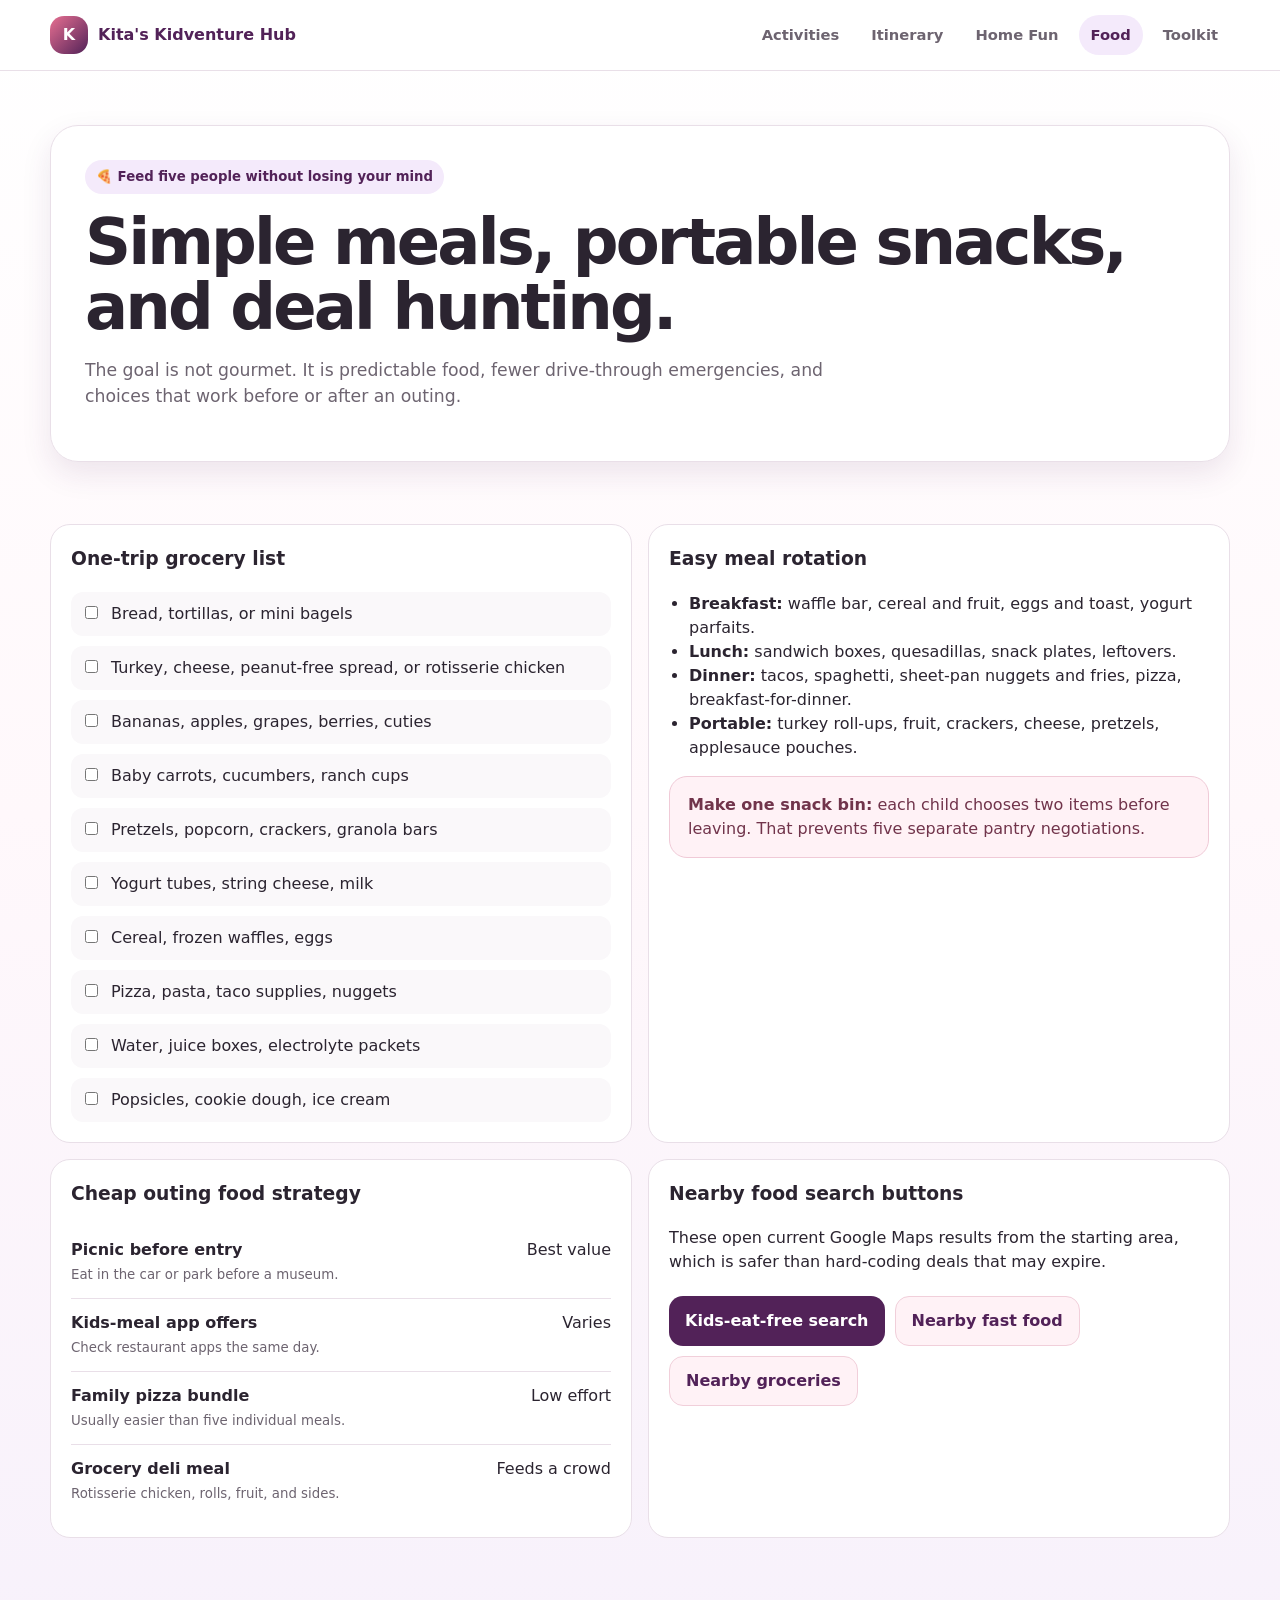
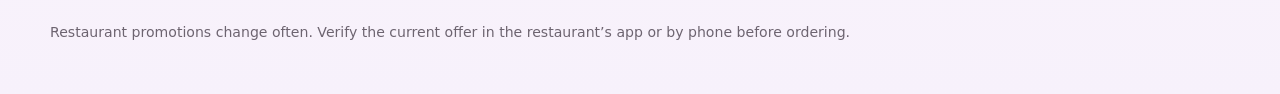
==== food.html @ 1c698588 "Add files via upload" ====
<!doctype html><html lang="en"><head><meta charset="utf-8"><meta name="viewport" content="width=device-width,initial-scale=1"><title>Food | Kita's Kidventure Hub</title><link rel="stylesheet" href="styles.css"></head><body>
<header class="site-header"><div class="wrap nav"><a class="brand" href="index.html"><span class="brand-mark">K</span>Kita's Kidventure Hub</a><nav class="nav-links"><a href="index.html">Activities</a><a href="itinerary.html">Itinerary</a><a href="home.html">Home Fun</a><a class="active" href="food.html">Food</a><a href="toolkit.html">Toolkit</a></nav></div></header>
<main><section class="hero"><div class="wrap"><div class="hero-card"><span class="eyebrow">🍕 Feed five people without losing your mind</span><h1>Simple meals, portable snacks, and deal hunting.</h1><p>The goal is not gourmet. It is predictable food, fewer drive-through emergencies, and choices that work before or after an outing.</p></div></div></section>
<section class="section"><div class="wrap mini-grid">
<div class="panel"><h3>One-trip grocery list</h3><div class="checklist">
<label class="check-row"><input type="checkbox" data-check="bread">Bread, tortillas, or mini bagels</label><label class="check-row"><input type="checkbox" data-check="protein">Turkey, cheese, peanut-free spread, or rotisserie chicken</label><label class="check-row"><input type="checkbox" data-check="fruit">Bananas, apples, grapes, berries, cuties</label><label class="check-row"><input type="checkbox" data-check="veg">Baby carrots, cucumbers, ranch cups</label><label class="check-row"><input type="checkbox" data-check="snacks">Pretzels, popcorn, crackers, granola bars</label><label class="check-row"><input type="checkbox" data-check="dairy">Yogurt tubes, string cheese, milk</label><label class="check-row"><input type="checkbox" data-check="breakfast">Cereal, frozen waffles, eggs</label><label class="check-row"><input type="checkbox" data-check="dinner">Pizza, pasta, taco supplies, nuggets</label><label class="check-row"><input type="checkbox" data-check="drinks">Water, juice boxes, electrolyte packets</label><label class="check-row"><input type="checkbox" data-check="treats">Popsicles, cookie dough, ice cream</label></div></div>
<div class="panel"><h3>Easy meal rotation</h3><ul class="list-clean"><li><strong>Breakfast:</strong> waffle bar, cereal and fruit, eggs and toast, yogurt parfaits.</li><li><strong>Lunch:</strong> sandwich boxes, quesadillas, snack plates, leftovers.</li><li><strong>Dinner:</strong> tacos, spaghetti, sheet-pan nuggets and fries, pizza, breakfast-for-dinner.</li><li><strong>Portable:</strong> turkey roll-ups, fruit, crackers, cheese, pretzels, applesauce pouches.</li></ul><div class="notice"><strong>Make one snack bin:</strong> each child chooses two items before leaving. That prevents five separate pantry negotiations.</div></div>
<div class="panel"><h3>Cheap outing food strategy</h3><div class="deal"><div><strong>Picnic before entry</strong><br><small>Eat in the car or park before a museum.</small></div><span>Best value</span></div><div class="deal"><div><strong>Kids-meal app offers</strong><br><small>Check restaurant apps the same day.</small></div><span>Varies</span></div><div class="deal"><div><strong>Family pizza bundle</strong><br><small>Usually easier than five individual meals.</small></div><span>Low effort</span></div><div class="deal"><div><strong>Grocery deli meal</strong><br><small>Rotisserie chicken, rolls, fruit, and sides.</small></div><span>Feeds a crowd</span></div></div>
<div class="panel"><h3>Nearby food search buttons</h3><p>These open current Google Maps results from the starting area, which is safer than hard-coding deals that may expire.</p><div class="hero-actions"><a class="btn btn-primary" target="_blank" href="https://www.google.com/maps/search/?api=1&query=kids+eat+free+near+Cory+Cornel+Lane+and+Grayson+Gardens+Drive,+Richmond,+TX">Kids-eat-free search</a><a class="btn btn-secondary" target="_blank" href="https://www.google.com/maps/search/?api=1&query=fast+food+near+Cory+Cornel+Lane+and+Grayson+Gardens+Drive,+Richmond,+TX">Nearby fast food</a><a class="btn btn-secondary" target="_blank" href="https://www.google.com/maps/search/?api=1&query=grocery+store+near+Cory+Cornel+Lane+and+Grayson+Gardens+Drive,+Richmond,+TX">Nearby groceries</a></div></div>
</div></section></main>
<footer class="footer"><div class="wrap">Restaurant promotions change often. Verify the current offer in the restaurant’s app or by phone before ordering.</div></footer><nav class="mobile-nav"><a href="index.html"><strong>🎟️</strong>Activities</a><a href="itinerary.html"><strong>🗓️</strong>Plan</a><a href="home.html"><strong>🏠</strong>Home</a><a href="food.html"><strong>🍕</strong>Food</a><a href="toolkit.html"><strong>🎒</strong>Toolkit</a></nav><script src="app.js"></script></body></html>
---- styles.css ----
:root{--plum:#522258;--lav:#f4eafb;--pink:#e76f91;--rose:#fff2f6;--gold:#e3a63b;--mint:#e8f6ee;--green:#24764d;--ink:#2b2430;--muted:#6d6470;--white:#fff;--line:#e9dfe8;--shadow:0 12px 30px rgba(82,34,88,.10)}
*{box-sizing:border-box}body{margin:0;font-family:Inter,ui-sans-serif,system-ui,-apple-system,BlinkMacSystemFont,"Segoe UI",sans-serif;color:var(--ink);background:linear-gradient(180deg,#fff 0,#fff8fb 48%,#f7f1fb 100%);line-height:1.5}a{color:inherit}.wrap{width:min(1180px,calc(100% - 28px));margin:auto}.site-header{position:sticky;top:0;z-index:20;background:rgba(255,255,255,.94);backdrop-filter:blur(12px);border-bottom:1px solid var(--line)}.nav{display:flex;align-items:center;justify-content:space-between;gap:16px;min-height:70px}.brand{display:flex;align-items:center;gap:10px;text-decoration:none;font-weight:900;color:var(--plum)}.brand-mark{width:38px;height:38px;border-radius:14px;display:grid;place-items:center;background:linear-gradient(135deg,var(--pink),var(--plum));color:white}.nav-links{display:flex;gap:8px;flex-wrap:wrap}.nav-links a{text-decoration:none;padding:9px 12px;border-radius:999px;font-size:.92rem;font-weight:700;color:var(--muted)}.nav-links a:hover,.nav-links a.active{background:var(--lav);color:var(--plum)}.hero{padding:54px 0 34px}.hero-grid{display:grid;grid-template-columns:1.35fr .65fr;gap:24px;align-items:stretch}.hero-card{border:1px solid var(--line);background:rgba(255,255,255,.92);border-radius:28px;padding:34px;box-shadow:var(--shadow)}.eyebrow{display:inline-flex;gap:8px;align-items:center;background:var(--lav);color:var(--plum);padding:7px 11px;border-radius:999px;font-weight:800;font-size:.83rem}.hero h1{font-size:clamp(2.1rem,5vw,4.3rem);line-height:1.02;letter-spacing:-.045em;margin:16px 0}.hero p{font-size:1.08rem;color:var(--muted);max-width:760px}.hero-actions{display:flex;gap:10px;flex-wrap:wrap;margin-top:22px}.btn{border:0;border-radius:14px;padding:12px 16px;font-weight:800;text-decoration:none;display:inline-flex;align-items:center;justify-content:center;gap:8px;cursor:pointer}.btn-primary{background:var(--plum);color:white}.btn-secondary{background:var(--rose);color:var(--plum);border:1px solid #f1cfda}.quick-card{background:linear-gradient(145deg,var(--plum),#7b3f83);color:white;border-radius:28px;padding:28px;display:flex;flex-direction:column;justify-content:space-between;box-shadow:var(--shadow)}.quick-card h2{margin:0 0 10px}.quick-list{list-style:none;padding:0;margin:16px 0}.quick-list li{padding:10px 0;border-bottom:1px solid rgba(255,255,255,.16)}.section{padding:28px 0 56px}.section-head{display:flex;justify-content:space-between;gap:16px;align-items:end;margin-bottom:18px}.section h2{font-size:clamp(1.65rem,3vw,2.4rem);letter-spacing:-.03em;margin:0}.section-head p{margin:4px 0 0;color:var(--muted)}.filters{display:flex;gap:9px;flex-wrap:wrap;margin:18px 0 24px}.filter-btn{border:1px solid var(--line);background:white;padding:9px 12px;border-radius:999px;font-weight:750;cursor:pointer}.filter-btn.active{background:var(--plum);color:white;border-color:var(--plum)}.grid{display:grid;grid-template-columns:repeat(3,1fr);gap:17px}.card{background:white;border:1px solid var(--line);border-radius:22px;overflow:hidden;box-shadow:0 7px 20px rgba(82,34,88,.07);display:flex;flex-direction:column}.card-body{padding:20px;display:flex;flex-direction:column;gap:11px;flex:1}.card-icon{height:92px;background:linear-gradient(135deg,var(--lav),var(--rose));display:grid;place-items:center;font-size:2.5rem}.tags{display:flex;flex-wrap:wrap;gap:7px}.tag{font-size:.75rem;font-weight:800;padding:5px 8px;border-radius:999px;background:#f6f2f5;color:var(--muted)}.tag.free{background:var(--mint);color:var(--green)}.tag.paid{background:#fff1d7;color:#815000}.card h3{margin:0;font-size:1.18rem}.card p{margin:0;color:var(--muted);font-size:.93rem}.card-actions{display:grid;grid-template-columns:1fr 1fr;gap:8px;margin-top:auto}.card-actions a,.card-actions button{border-radius:12px;padding:10px;text-align:center;text-decoration:none;font-weight:800;font-size:.86rem;border:1px solid var(--line);background:white;cursor:pointer}.card-actions .map{background:var(--plum);color:white;border-color:var(--plum)}.favorite.on{background:var(--rose);color:#a82d59}.notice{background:var(--rose);border:1px solid #f0cad7;border-radius:18px;padding:16px 18px;color:#71344b}.table-wrap{overflow-x:auto;border:1px solid var(--line);border-radius:20px;background:white;box-shadow:var(--shadow)}table{border-collapse:collapse;width:100%;min-width:980px}th,td{text-align:left;vertical-align:top;padding:15px;border-bottom:1px solid var(--line);font-size:.91rem}th{background:var(--lav);color:var(--plum);font-size:.8rem;text-transform:uppercase;letter-spacing:.05em}tr:last-child td{border-bottom:0}.day{font-weight:900;color:var(--plum);white-space:nowrap}.status-btn{border:1px solid var(--line);background:white;border-radius:10px;padding:7px 9px;font-weight:800;cursor:pointer}.status-btn.done{background:var(--mint);color:var(--green)}.mini-grid{display:grid;grid-template-columns:repeat(2,1fr);gap:16px}.panel{background:white;border:1px solid var(--line);border-radius:20px;padding:20px}.panel h3{margin-top:0}.checklist{display:grid;gap:10px}.check-row{display:flex;gap:10px;align-items:flex-start;padding:10px;border-radius:12px;background:#faf8fa}.check-row input{margin-top:4px}.list-clean{padding-left:20px}.deal{display:flex;justify-content:space-between;gap:12px;border-bottom:1px solid var(--line);padding:12px 0}.deal:last-child{border-bottom:0}.deal small{color:var(--muted)}.movie-grid{display:grid;grid-template-columns:repeat(4,1fr);gap:13px}.movie{background:white;border:1px solid var(--line);border-radius:18px;padding:16px}.movie .poster{height:120px;border-radius:14px;background:linear-gradient(145deg,var(--lav),var(--rose));display:grid;place-items:center;font-size:2.3rem}.movie h3{font-size:1rem}.footer{padding:28px 0 50px;color:var(--muted);font-size:.88rem}.mobile-nav{display:none}.search{width:100%;border:1px solid var(--line);border-radius:14px;padding:13px 15px;font:inherit;margin:8px 0 16px}.hidden{display:none!important}@media(max-width:900px){.hero-grid{grid-template-columns:1fr}.grid{grid-template-columns:repeat(2,1fr)}.movie-grid{grid-template-columns:repeat(2,1fr)}.nav-links{display:none}.mobile-nav{display:grid;position:fixed;z-index:40;bottom:0;left:0;right:0;grid-template-columns:repeat(5,1fr);background:white;border-top:1px solid var(--line);padding:6px 3px env(safe-area-inset-bottom);box-shadow:0 -8px 25px rgba(82,34,88,.10)}.mobile-nav a{text-decoration:none;text-align:center;font-size:.68rem;padding:5px 2px;color:var(--muted)}.mobile-nav strong{display:block;font-size:1.1rem}.footer{padding-bottom:88px}}@media(max-width:620px){.grid,.mini-grid{grid-template-columns:1fr}.movie-grid{grid-template-columns:1fr 1fr}.hero-card,.quick-card{padding:23px}.hero{padding-top:28px}.section{padding-bottom:42px}.card-actions{grid-template-columns:1fr}.wrap{width:min(100% - 20px,1180px)}}
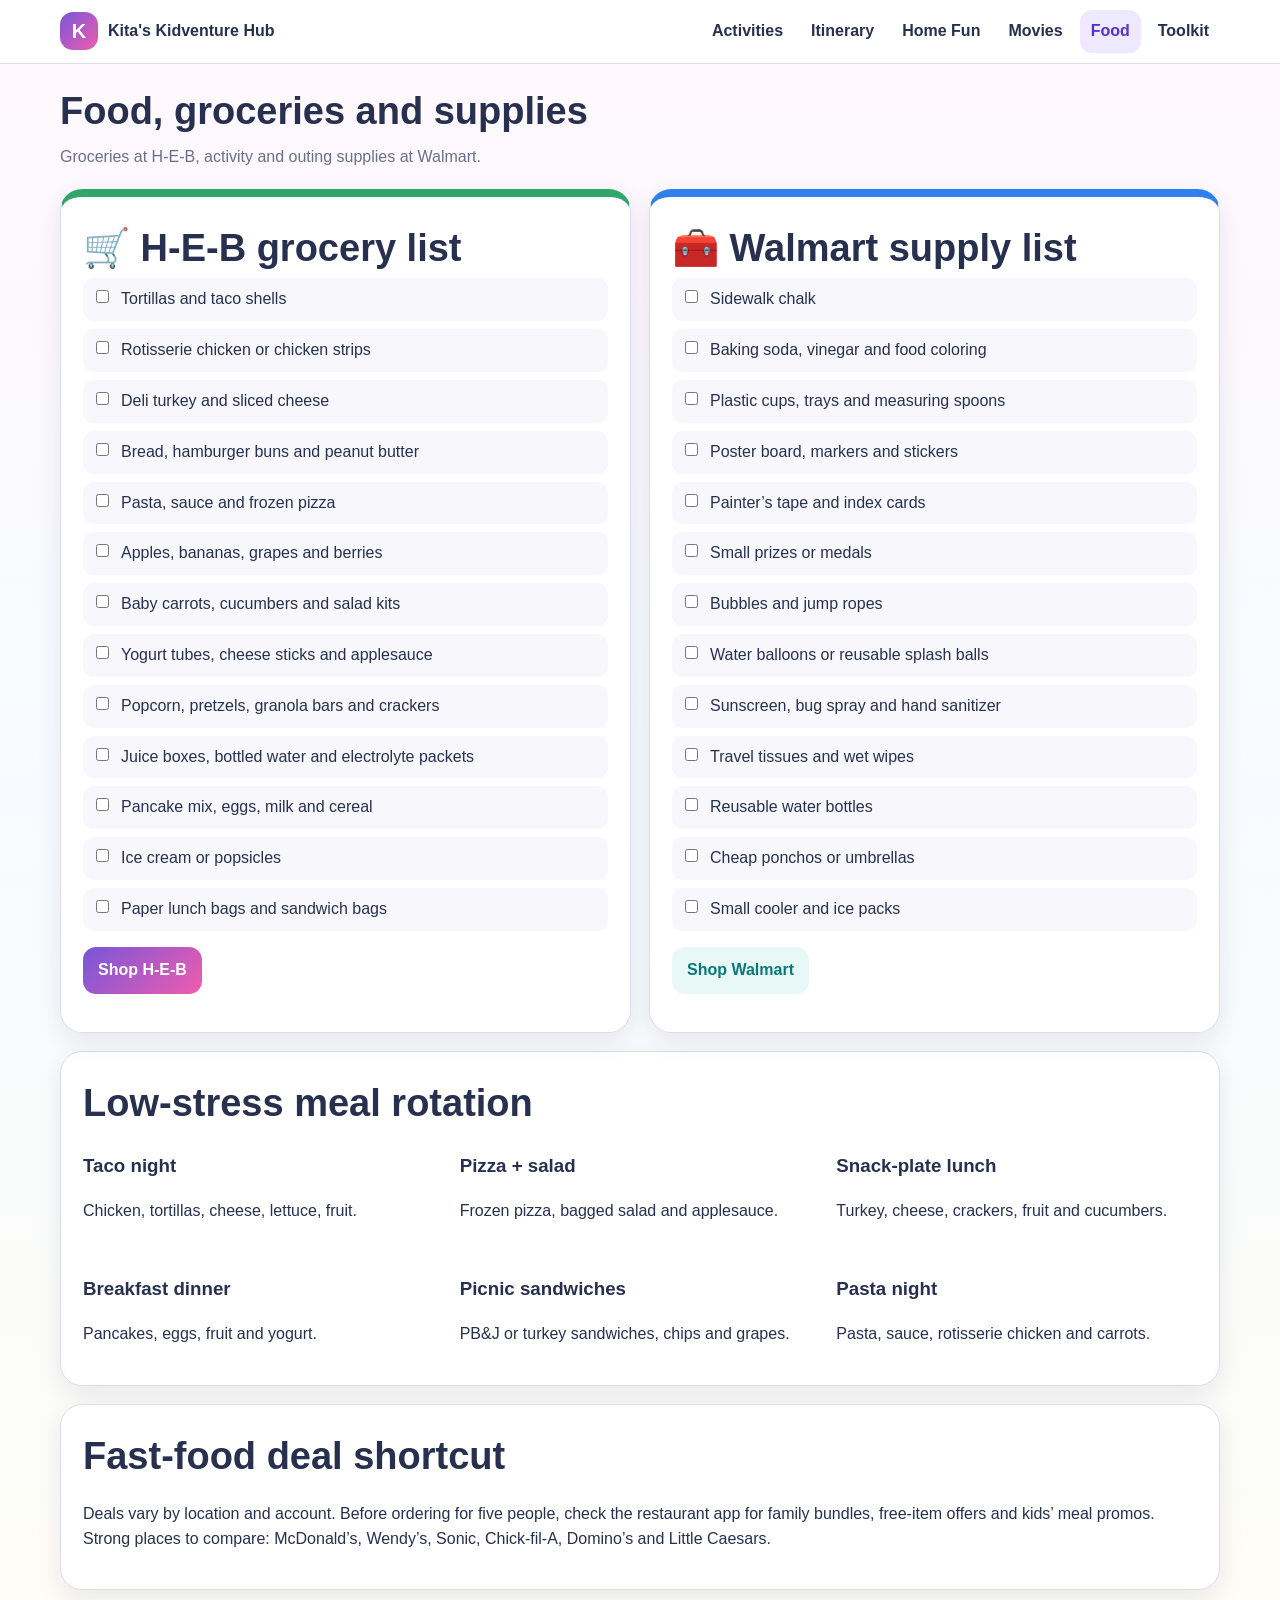
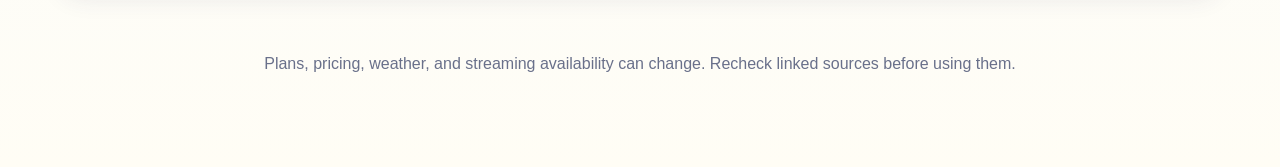
==== commit 0b4f9804: "Add files via upload" ====
--- a/food.html
+++ b/food.html
@@ -1,11 +1 @@
-<!doctype html><html lang="en"><head><meta charset="utf-8"><meta name="viewport" content="width=device-width,initial-scale=1"><title>Food | Kita's Kidventure Hub</title><link rel="stylesheet" href="styles.css"></head><body>
-<header class="site-header"><div class="wrap nav"><a class="brand" href="index.html"><span class="brand-mark">K</span>Kita's Kidventure Hub</a><nav class="nav-links"><a href="index.html">Activities</a><a href="itinerary.html">Itinerary</a><a href="home.html">Home Fun</a><a class="active" href="food.html">Food</a><a href="toolkit.html">Toolkit</a></nav></div></header>
-<main><section class="hero"><div class="wrap"><div class="hero-card"><span class="eyebrow">🍕 Feed five people without losing your mind</span><h1>Simple meals, portable snacks, and deal hunting.</h1><p>The goal is not gourmet. It is predictable food, fewer drive-through emergencies, and choices that work before or after an outing.</p></div></div></section>
-<section class="section"><div class="wrap mini-grid">
-<div class="panel"><h3>One-trip grocery list</h3><div class="checklist">
-<label class="check-row"><input type="checkbox" data-check="bread">Bread, tortillas, or mini bagels</label><label class="check-row"><input type="checkbox" data-check="protein">Turkey, cheese, peanut-free spread, or rotisserie chicken</label><label class="check-row"><input type="checkbox" data-check="fruit">Bananas, apples, grapes, berries, cuties</label><label class="check-row"><input type="checkbox" data-check="veg">Baby carrots, cucumbers, ranch cups</label><label class="check-row"><input type="checkbox" data-check="snacks">Pretzels, popcorn, crackers, granola bars</label><label class="check-row"><input type="checkbox" data-check="dairy">Yogurt tubes, string cheese, milk</label><label class="check-row"><input type="checkbox" data-check="breakfast">Cereal, frozen waffles, eggs</label><label class="check-row"><input type="checkbox" data-check="dinner">Pizza, pasta, taco supplies, nuggets</label><label class="check-row"><input type="checkbox" data-check="drinks">Water, juice boxes, electrolyte packets</label><label class="check-row"><input type="checkbox" data-check="treats">Popsicles, cookie dough, ice cream</label></div></div>
-<div class="panel"><h3>Easy meal rotation</h3><ul class="list-clean"><li><strong>Breakfast:</strong> waffle bar, cereal and fruit, eggs and toast, yogurt parfaits.</li><li><strong>Lunch:</strong> sandwich boxes, quesadillas, snack plates, leftovers.</li><li><strong>Dinner:</strong> tacos, spaghetti, sheet-pan nuggets and fries, pizza, breakfast-for-dinner.</li><li><strong>Portable:</strong> turkey roll-ups, fruit, crackers, cheese, pretzels, applesauce pouches.</li></ul><div class="notice"><strong>Make one snack bin:</strong> each child chooses two items before leaving. That prevents five separate pantry negotiations.</div></div>
-<div class="panel"><h3>Cheap outing food strategy</h3><div class="deal"><div><strong>Picnic before entry</strong><br><small>Eat in the car or park before a museum.</small></div><span>Best value</span></div><div class="deal"><div><strong>Kids-meal app offers</strong><br><small>Check restaurant apps the same day.</small></div><span>Varies</span></div><div class="deal"><div><strong>Family pizza bundle</strong><br><small>Usually easier than five individual meals.</small></div><span>Low effort</span></div><div class="deal"><div><strong>Grocery deli meal</strong><br><small>Rotisserie chicken, rolls, fruit, and sides.</small></div><span>Feeds a crowd</span></div></div>
-<div class="panel"><h3>Nearby food search buttons</h3><p>These open current Google Maps results from the starting area, which is safer than hard-coding deals that may expire.</p><div class="hero-actions"><a class="btn btn-primary" target="_blank" href="https://www.google.com/maps/search/?api=1&query=kids+eat+free+near+Cory+Cornel+Lane+and+Grayson+Gardens+Drive,+Richmond,+TX">Kids-eat-free search</a><a class="btn btn-secondary" target="_blank" href="https://www.google.com/maps/search/?api=1&query=fast+food+near+Cory+Cornel+Lane+and+Grayson+Gardens+Drive,+Richmond,+TX">Nearby fast food</a><a class="btn btn-secondary" target="_blank" href="https://www.google.com/maps/search/?api=1&query=grocery+store+near+Cory+Cornel+Lane+and+Grayson+Gardens+Drive,+Richmond,+TX">Nearby groceries</a></div></div>
-</div></section></main>
-<footer class="footer"><div class="wrap">Restaurant promotions change often. Verify the current offer in the restaurant’s app or by phone before ordering.</div></footer><nav class="mobile-nav"><a href="index.html"><strong>🎟️</strong>Activities</a><a href="itinerary.html"><strong>🗓️</strong>Plan</a><a href="home.html"><strong>🏠</strong>Home</a><a href="food.html"><strong>🍕</strong>Food</a><a href="toolkit.html"><strong>🎒</strong>Toolkit</a></nav><script src="app.js"></script></body></html>
+<!doctype html><html lang="en"><head><meta charset="utf-8"><meta name="viewport" content="width=device-width,initial-scale=1"><title>Food | Kidventure Hub</title><link rel="stylesheet" href="styles.css"></head><body><header class="site-header"><div class="wrap nav"><a class="brand" href="index.html"><span class="brand-mark">K</span>Kita's Kidventure Hub</a><nav class="nav-links"><a class="" href="index.html">Activities</a><a class="" href="itinerary.html">Itinerary</a><a class="" href="home.html">Home Fun</a><a class="" href="movies.html">Movies</a><a class="active" href="food.html">Food</a><a class="" href="toolkit.html">Toolkit</a></nav></div></header><main><section class="section"><div class="wrap"><div class="section-head"><div><h2>Food, groceries and supplies</h2><p>Groceries at H‑E‑B, activity and outing supplies at Walmart.</p></div></div><div class="two-col"><section class="panel shop-card"><h2>🛒 H‑E‑B grocery list</h2><ul class="checklist"><li><label><input type="checkbox" data-save="heb0"> <span>Tortillas and taco shells</span></label></li><li><label><input type="checkbox" data-save="heb1"> <span>Rotisserie chicken or chicken strips</span></label></li><li><label><input type="checkbox" data-save="heb2"> <span>Deli turkey and sliced cheese</span></label></li><li><label><input type="checkbox" data-save="heb3"> <span>Bread, hamburger buns and peanut butter</span></label></li><li><label><input type="checkbox" data-save="heb4"> <span>Pasta, sauce and frozen pizza</span></label></li><li><label><input type="checkbox" data-save="heb5"> <span>Apples, bananas, grapes and berries</span></label></li><li><label><input type="checkbox" data-save="heb6"> <span>Baby carrots, cucumbers and salad kits</span></label></li><li><label><input type="checkbox" data-save="heb7"> <span>Yogurt tubes, cheese sticks and applesauce</span></label></li><li><label><input type="checkbox" data-save="heb8"> <span>Popcorn, pretzels, granola bars and crackers</span></label></li><li><label><input type="checkbox" data-save="heb9"> <span>Juice boxes, bottled water and electrolyte packets</span></label></li><li><label><input type="checkbox" data-save="heb10"> <span>Pancake mix, eggs, milk and cereal</span></label></li><li><label><input type="checkbox" data-save="heb11"> <span>Ice cream or popsicles</span></label></li><li><label><input type="checkbox" data-save="heb12"> <span>Paper lunch bags and sandwich bags</span></label></li></ul><p><a class="btn btn-primary" target="_blank" href="https://www.heb.com/">Shop H‑E‑B</a></p></section><section class="panel shop-card walmart"><h2>🧰 Walmart supply list</h2><ul class="checklist"><li><label><input type="checkbox" data-save="wm0"> <span>Sidewalk chalk</span></label></li><li><label><input type="checkbox" data-save="wm1"> <span>Baking soda, vinegar and food coloring</span></label></li><li><label><input type="checkbox" data-save="wm2"> <span>Plastic cups, trays and measuring spoons</span></label></li><li><label><input type="checkbox" data-save="wm3"> <span>Poster board, markers and stickers</span></label></li><li><label><input type="checkbox" data-save="wm4"> <span>Painter’s tape and index cards</span></label></li><li><label><input type="checkbox" data-save="wm5"> <span>Small prizes or medals</span></label></li><li><label><input type="checkbox" data-save="wm6"> <span>Bubbles and jump ropes</span></label></li><li><label><input type="checkbox" data-save="wm7"> <span>Water balloons or reusable splash balls</span></label></li><li><label><input type="checkbox" data-save="wm8"> <span>Sunscreen, bug spray and hand sanitizer</span></label></li><li><label><input type="checkbox" data-save="wm9"> <span>Travel tissues and wet wipes</span></label></li><li><label><input type="checkbox" data-save="wm10"> <span>Reusable water bottles</span></label></li><li><label><input type="checkbox" data-save="wm11"> <span>Cheap ponchos or umbrellas</span></label></li><li><label><input type="checkbox" data-save="wm12"> <span>Small cooler and ice packs</span></label></li></ul><p><a class="btn btn-secondary" target="_blank" href="https://www.walmart.com/">Shop Walmart</a></p></section></div><div class="panel" style="margin-top:18px"><h2>Low-stress meal rotation</h2><div class="grid"><div><h3>Taco night</h3><p>Chicken, tortillas, cheese, lettuce, fruit.</p></div><div><h3>Pizza + salad</h3><p>Frozen pizza, bagged salad and applesauce.</p></div><div><h3>Snack-plate lunch</h3><p>Turkey, cheese, crackers, fruit and cucumbers.</p></div><div><h3>Breakfast dinner</h3><p>Pancakes, eggs, fruit and yogurt.</p></div><div><h3>Picnic sandwiches</h3><p>PB&J or turkey sandwiches, chips and grapes.</p></div><div><h3>Pasta night</h3><p>Pasta, sauce, rotisserie chicken and carrots.</p></div></div></div><div class="panel" style="margin-top:18px"><h2>Fast-food deal shortcut</h2><p>Deals vary by location and account. Before ordering for five people, check the restaurant app for family bundles, free-item offers and kids’ meal promos. Strong places to compare: McDonald’s, Wendy’s, Sonic, Chick-fil-A, Domino’s and Little Caesars.</p></div></div></section></main><footer class="footer"><div class="wrap">Plans, pricing, weather, and streaming availability can change. Recheck linked sources before using them.</div></footer><nav class="mobile-nav"><a href="index.html"><strong>🎟️</strong>Activities</a><a href="itinerary.html"><strong>🗓️</strong>Plan</a><a href="home.html"><strong>🏠</strong>Home</a><a href="movies.html"><strong>🎬</strong>Movies</a><a href="food.html"><strong>🍕</strong>Food</a><a href="toolkit.html"><strong>🎒</strong>Toolkit</a></nav><script src="app.js"></script></body></html>
--- a/styles.css
+++ b/styles.css
@@ -1,2 +1,6 @@
-:root{--plum:#522258;--lav:#f4eafb;--pink:#e76f91;--rose:#fff2f6;--gold:#e3a63b;--mint:#e8f6ee;--green:#24764d;--ink:#2b2430;--muted:#6d6470;--white:#fff;--line:#e9dfe8;--shadow:0 12px 30px rgba(82,34,88,.10)}
-*{box-sizing:border-box}body{margin:0;font-family:Inter,ui-sans-serif,system-ui,-apple-system,BlinkMacSystemFont,"Segoe UI",sans-serif;color:var(--ink);background:linear-gradient(180deg,#fff 0,#fff8fb 48%,#f7f1fb 100%);line-height:1.5}a{color:inherit}.wrap{width:min(1180px,calc(100% - 28px));margin:auto}.site-header{position:sticky;top:0;z-index:20;background:rgba(255,255,255,.94);backdrop-filter:blur(12px);border-bottom:1px solid var(--line)}.nav{display:flex;align-items:center;justify-content:space-between;gap:16px;min-height:70px}.brand{display:flex;align-items:center;gap:10px;text-decoration:none;font-weight:900;color:var(--plum)}.brand-mark{width:38px;height:38px;border-radius:14px;display:grid;place-items:center;background:linear-gradient(135deg,var(--pink),var(--plum));color:white}.nav-links{display:flex;gap:8px;flex-wrap:wrap}.nav-links a{text-decoration:none;padding:9px 12px;border-radius:999px;font-size:.92rem;font-weight:700;color:var(--muted)}.nav-links a:hover,.nav-links a.active{background:var(--lav);color:var(--plum)}.hero{padding:54px 0 34px}.hero-grid{display:grid;grid-template-columns:1.35fr .65fr;gap:24px;align-items:stretch}.hero-card{border:1px solid var(--line);background:rgba(255,255,255,.92);border-radius:28px;padding:34px;box-shadow:var(--shadow)}.eyebrow{display:inline-flex;gap:8px;align-items:center;background:var(--lav);color:var(--plum);padding:7px 11px;border-radius:999px;font-weight:800;font-size:.83rem}.hero h1{font-size:clamp(2.1rem,5vw,4.3rem);line-height:1.02;letter-spacing:-.045em;margin:16px 0}.hero p{font-size:1.08rem;color:var(--muted);max-width:760px}.hero-actions{display:flex;gap:10px;flex-wrap:wrap;margin-top:22px}.btn{border:0;border-radius:14px;padding:12px 16px;font-weight:800;text-decoration:none;display:inline-flex;align-items:center;justify-content:center;gap:8px;cursor:pointer}.btn-primary{background:var(--plum);color:white}.btn-secondary{background:var(--rose);color:var(--plum);border:1px solid #f1cfda}.quick-card{background:linear-gradient(145deg,var(--plum),#7b3f83);color:white;border-radius:28px;padding:28px;display:flex;flex-direction:column;justify-content:space-between;box-shadow:var(--shadow)}.quick-card h2{margin:0 0 10px}.quick-list{list-style:none;padding:0;margin:16px 0}.quick-list li{padding:10px 0;border-bottom:1px solid rgba(255,255,255,.16)}.section{padding:28px 0 56px}.section-head{display:flex;justify-content:space-between;gap:16px;align-items:end;margin-bottom:18px}.section h2{font-size:clamp(1.65rem,3vw,2.4rem);letter-spacing:-.03em;margin:0}.section-head p{margin:4px 0 0;color:var(--muted)}.filters{display:flex;gap:9px;flex-wrap:wrap;margin:18px 0 24px}.filter-btn{border:1px solid var(--line);background:white;padding:9px 12px;border-radius:999px;font-weight:750;cursor:pointer}.filter-btn.active{background:var(--plum);color:white;border-color:var(--plum)}.grid{display:grid;grid-template-columns:repeat(3,1fr);gap:17px}.card{background:white;border:1px solid var(--line);border-radius:22px;overflow:hidden;box-shadow:0 7px 20px rgba(82,34,88,.07);display:flex;flex-direction:column}.card-body{padding:20px;display:flex;flex-direction:column;gap:11px;flex:1}.card-icon{height:92px;background:linear-gradient(135deg,var(--lav),var(--rose));display:grid;place-items:center;font-size:2.5rem}.tags{display:flex;flex-wrap:wrap;gap:7px}.tag{font-size:.75rem;font-weight:800;padding:5px 8px;border-radius:999px;background:#f6f2f5;color:var(--muted)}.tag.free{background:var(--mint);color:var(--green)}.tag.paid{background:#fff1d7;color:#815000}.card h3{margin:0;font-size:1.18rem}.card p{margin:0;color:var(--muted);font-size:.93rem}.card-actions{display:grid;grid-template-columns:1fr 1fr;gap:8px;margin-top:auto}.card-actions a,.card-actions button{border-radius:12px;padding:10px;text-align:center;text-decoration:none;font-weight:800;font-size:.86rem;border:1px solid var(--line);background:white;cursor:pointer}.card-actions .map{background:var(--plum);color:white;border-color:var(--plum)}.favorite.on{background:var(--rose);color:#a82d59}.notice{background:var(--rose);border:1px solid #f0cad7;border-radius:18px;padding:16px 18px;color:#71344b}.table-wrap{overflow-x:auto;border:1px solid var(--line);border-radius:20px;background:white;box-shadow:var(--shadow)}table{border-collapse:collapse;width:100%;min-width:980px}th,td{text-align:left;vertical-align:top;padding:15px;border-bottom:1px solid var(--line);font-size:.91rem}th{background:var(--lav);color:var(--plum);font-size:.8rem;text-transform:uppercase;letter-spacing:.05em}tr:last-child td{border-bottom:0}.day{font-weight:900;color:var(--plum);white-space:nowrap}.status-btn{border:1px solid var(--line);background:white;border-radius:10px;padding:7px 9px;font-weight:800;cursor:pointer}.status-btn.done{background:var(--mint);color:var(--green)}.mini-grid{display:grid;grid-template-columns:repeat(2,1fr);gap:16px}.panel{background:white;border:1px solid var(--line);border-radius:20px;padding:20px}.panel h3{margin-top:0}.checklist{display:grid;gap:10px}.check-row{display:flex;gap:10px;align-items:flex-start;padding:10px;border-radius:12px;background:#faf8fa}.check-row input{margin-top:4px}.list-clean{padding-left:20px}.deal{display:flex;justify-content:space-between;gap:12px;border-bottom:1px solid var(--line);padding:12px 0}.deal:last-child{border-bottom:0}.deal small{color:var(--muted)}.movie-grid{display:grid;grid-template-columns:repeat(4,1fr);gap:13px}.movie{background:white;border:1px solid var(--line);border-radius:18px;padding:16px}.movie .poster{height:120px;border-radius:14px;background:linear-gradient(145deg,var(--lav),var(--rose));display:grid;place-items:center;font-size:2.3rem}.movie h3{font-size:1rem}.footer{padding:28px 0 50px;color:var(--muted);font-size:.88rem}.mobile-nav{display:none}.search{width:100%;border:1px solid var(--line);border-radius:14px;padding:13px 15px;font:inherit;margin:8px 0 16px}.hidden{display:none!important}@media(max-width:900px){.hero-grid{grid-template-columns:1fr}.grid{grid-template-columns:repeat(2,1fr)}.movie-grid{grid-template-columns:repeat(2,1fr)}.nav-links{display:none}.mobile-nav{display:grid;position:fixed;z-index:40;bottom:0;left:0;right:0;grid-template-columns:repeat(5,1fr);background:white;border-top:1px solid var(--line);padding:6px 3px env(safe-area-inset-bottom);box-shadow:0 -8px 25px rgba(82,34,88,.10)}.mobile-nav a{text-decoration:none;text-align:center;font-size:.68rem;padding:5px 2px;color:var(--muted)}.mobile-nav strong{display:block;font-size:1.1rem}.footer{padding-bottom:88px}}@media(max-width:620px){.grid,.mini-grid{grid-template-columns:1fr}.movie-grid{grid-template-columns:1fr 1fr}.hero-card,.quick-card{padding:23px}.hero{padding-top:28px}.section{padding-bottom:42px}.card-actions{grid-template-columns:1fr}.wrap{width:min(100% - 20px,1180px)}}
+
+:root{--ink:#27304f;--muted:#69708a;--purple:#7756d9;--pink:#f05cae;--blue:#2f80ed;--teal:#13a8a8;--green:#31a66a;--yellow:#f6c344;--orange:#f48b35;--paper:#fffdf8;--line:#dedcf0;--shadow:0 8px 24px rgba(54,48,100,.10)}
+*{box-sizing:border-box}html{scroll-behavior:smooth}body{margin:0;font-family:Arial,Helvetica,sans-serif;color:var(--ink);background:linear-gradient(180deg,#fff8fd 0,#f7fbff 45%,#fffdf5 100%);line-height:1.55}a{color:var(--blue)}img{max-width:100%}.wrap{width:min(1160px,calc(100% - 28px));margin:auto}.site-header{position:sticky;top:0;z-index:20;background:rgba(255,255,255,.96);border-bottom:1px solid var(--line);backdrop-filter:blur(12px)}.nav{display:flex;align-items:center;justify-content:space-between;gap:16px;padding:10px 0}.brand{display:flex;align-items:center;gap:10px;text-decoration:none;color:var(--ink);font-weight:900}.brand-mark{display:grid;place-items:center;width:38px;height:38px;border-radius:13px;background:linear-gradient(135deg,var(--purple),var(--pink));color:#fff;font-size:20px}.nav-links{display:flex;gap:6px;flex-wrap:wrap}.nav-links a{text-decoration:none;color:var(--ink);font-weight:800;padding:9px 11px;border-radius:12px}.nav-links a:hover,.nav-links a.active{background:#efe9ff;color:#5631c5}.banner{padding:18px 0 0}.banner img{display:block;width:100%;border-radius:22px;box-shadow:var(--shadow);border:4px solid #fff}.hero{padding:24px 0}.hero-grid{display:grid;grid-template-columns:1.5fr .8fr;gap:18px}.hero-card,.quick-card,.panel{border:1px solid var(--line);border-radius:22px;background:rgba(255,255,255,.96);box-shadow:var(--shadow)}.hero-card{padding:30px}.quick-card{padding:24px;background:linear-gradient(140deg,#fff4b8,#ffd9ec)}.eyebrow,.tag,.pill{display:inline-flex;align-items:center;border-radius:999px;font-weight:800}.eyebrow{padding:7px 12px;background:#e9f8ff;color:#16658a}.hero h1{font-size:clamp(34px,6vw,62px);line-height:1;margin:14px 0;background:linear-gradient(90deg,var(--purple),var(--pink),var(--orange),var(--teal));-webkit-background-clip:text;color:transparent}.hero-actions,.card-actions,.button-row{display:flex;gap:10px;flex-wrap:wrap}.btn,button.btn{display:inline-flex;align-items:center;justify-content:center;border:0;border-radius:13px;padding:11px 15px;text-decoration:none;font-weight:900;cursor:pointer}.btn-primary{background:linear-gradient(135deg,var(--purple),var(--pink));color:#fff}.btn-secondary{background:#e8f8f7;color:#087979}.btn-yellow{background:#fff0a8;color:#755700}.section{padding:18px 0 34px}.section-head{display:flex;justify-content:space-between;gap:20px;align-items:end;margin-bottom:16px}.section h2{font-size:clamp(26px,4vw,38px);margin:0}.section-head p{margin:4px 0;color:var(--muted)}.search{width:100%;padding:14px 16px;border:2px solid #c9c4e9;border-radius:15px;font-size:16px;background:#fff}.filters{display:flex;gap:8px;flex-wrap:wrap;margin:13px 0 20px}.filter-btn{border:2px solid transparent;border-radius:999px;padding:8px 13px;background:#fff;box-shadow:0 2px 8px rgba(0,0,0,.06);font-weight:800;cursor:pointer}.filter-btn.active{border-color:var(--purple);color:var(--purple);background:#f1edff}.grid{display:grid;grid-template-columns:repeat(3,1fr);gap:16px}.card{background:#fff;border:1px solid var(--line);border-radius:20px;overflow:hidden;box-shadow:var(--shadow);display:flex;flex-direction:column}.card-icon{font-size:38px;padding:20px 20px 0}.card-body{padding:16px 20px 20px;display:flex;flex-direction:column;flex:1}.card h3{margin:8px 0 6px;font-size:21px}.card p{color:var(--muted);margin:0 0 14px}.tags{display:flex;gap:6px;flex-wrap:wrap}.tag{padding:5px 9px;background:#edf5ff;color:#2562a9;font-size:12px}.tag.free{background:#e3f7ea;color:#187843}.tag.paid{background:#fff0d9;color:#975800}.card-actions{margin-top:auto}.card-actions a,.link-button{display:inline-flex;align-items:center;text-decoration:none;border:2px solid var(--blue);border-radius:11px;padding:8px 10px;background:#fff;color:#155eb3;font-weight:900;box-shadow:0 2px 0 rgba(47,128,237,.18)}.card-actions a:nth-of-type(2){border-color:var(--pink);color:#a62b73;background:#fff6fb}.card-actions a:hover,.link-button:hover{transform:translateY(-1px);box-shadow:0 4px 0 rgba(47,128,237,.16)}.favorite{background:#fff;border:2px solid #ffc2df;border-radius:11px;padding:8px 10px;color:#b32c70;font-weight:900;cursor:pointer}.itinerary{display:grid;gap:14px}.day{display:grid;grid-template-columns:105px 1fr;gap:14px;border:1px solid var(--line);border-radius:20px;background:#fff;padding:16px;box-shadow:var(--shadow)}.date-badge{border-radius:16px;padding:14px;text-align:center;font-weight:900;background:linear-gradient(145deg,#e9e3ff,#ffe1f0);font-size:18px}.day h3{margin:0;font-size:22px}.day-meta{display:flex;gap:8px;flex-wrap:wrap;margin:8px 0}.pill{padding:5px 9px;background:#eef6ff;font-size:13px}.day-links{display:flex;gap:8px;flex-wrap:wrap;margin-top:12px}.day-links a{display:inline-flex;align-items:center;gap:5px;padding:9px 12px;border-radius:10px;text-decoration:none;font-weight:900;border:2px solid}.day-links .directions{color:#075fb8;background:#eaf5ff;border-color:#4ba0ef}.day-links .official{color:#8c2869;background:#fff0f8;border-color:#f078b6}.day-links .tickets{color:#6b5100;background:#fff6c8;border-color:#e7bd2f}.day-links .backup{color:#08715e;background:#e7fbf6;border-color:#43bca1}.panel{padding:22px}.two-col{display:grid;grid-template-columns:1fr 1fr;gap:18px}.checklist{list-style:none;padding:0;margin:0;display:grid;gap:8px}.checklist label{display:flex;gap:9px;align-items:flex-start;padding:9px;border-radius:11px;background:#f7f7fc}.shop-card{border-top:8px solid var(--green)}.shop-card.walmart{border-top-color:var(--blue)}.movie-grid{display:grid;grid-template-columns:repeat(3,1fr);gap:15px}.movie{padding:18px;border-radius:18px;background:#fff;border:1px solid var(--line);box-shadow:var(--shadow)}.movie h3{margin:4px 0}.platform{display:inline-flex;padding:5px 9px;border-radius:999px;background:#efe9ff;color:#5d3bb7;font-weight:900;font-size:13px}.guide-card{position:relative}.guide-card .print-link{margin-top:8px}.footer{padding:28px 0 90px;color:var(--muted);text-align:center}.mobile-nav{display:none}.notice{padding:14px 16px;border-radius:14px;background:#fff7cc;border:1px solid #efd66e}.weather-link{display:inline-flex;text-decoration:none;font-weight:900;background:#dff4ff;color:#12658c;padding:10px 13px;border-radius:12px}.print-only{display:none}
+@media(max-width:850px){.nav-links{display:none}.hero-grid,.two-col{grid-template-columns:1fr}.grid,.movie-grid{grid-template-columns:repeat(2,1fr)}.mobile-nav{position:fixed;bottom:0;left:0;right:0;z-index:30;display:grid;grid-template-columns:repeat(6,1fr);background:#fff;border-top:1px solid var(--line);padding:6px 2px}.mobile-nav a{text-decoration:none;color:var(--ink);font-size:10px;text-align:center;font-weight:800}.mobile-nav strong{display:block;font-size:18px}.footer{padding-bottom:90px}}
+@media(max-width:560px){.grid,.movie-grid{grid-template-columns:1fr}.hero-card{padding:22px}.day{grid-template-columns:1fr}.date-badge{text-align:left}.banner img{border-radius:14px}.section-head{align-items:start;flex-direction:column}}
+@media print{.site-header,.mobile-nav,.footer,.no-print,.banner{display:none!important}body{background:white}.wrap{width:100%}.panel,.day,.card{box-shadow:none;break-inside:avoid}.print-only{display:block}.guide{font-size:12pt}.guide h1{font-size:26pt}.btn{display:none!important}}
